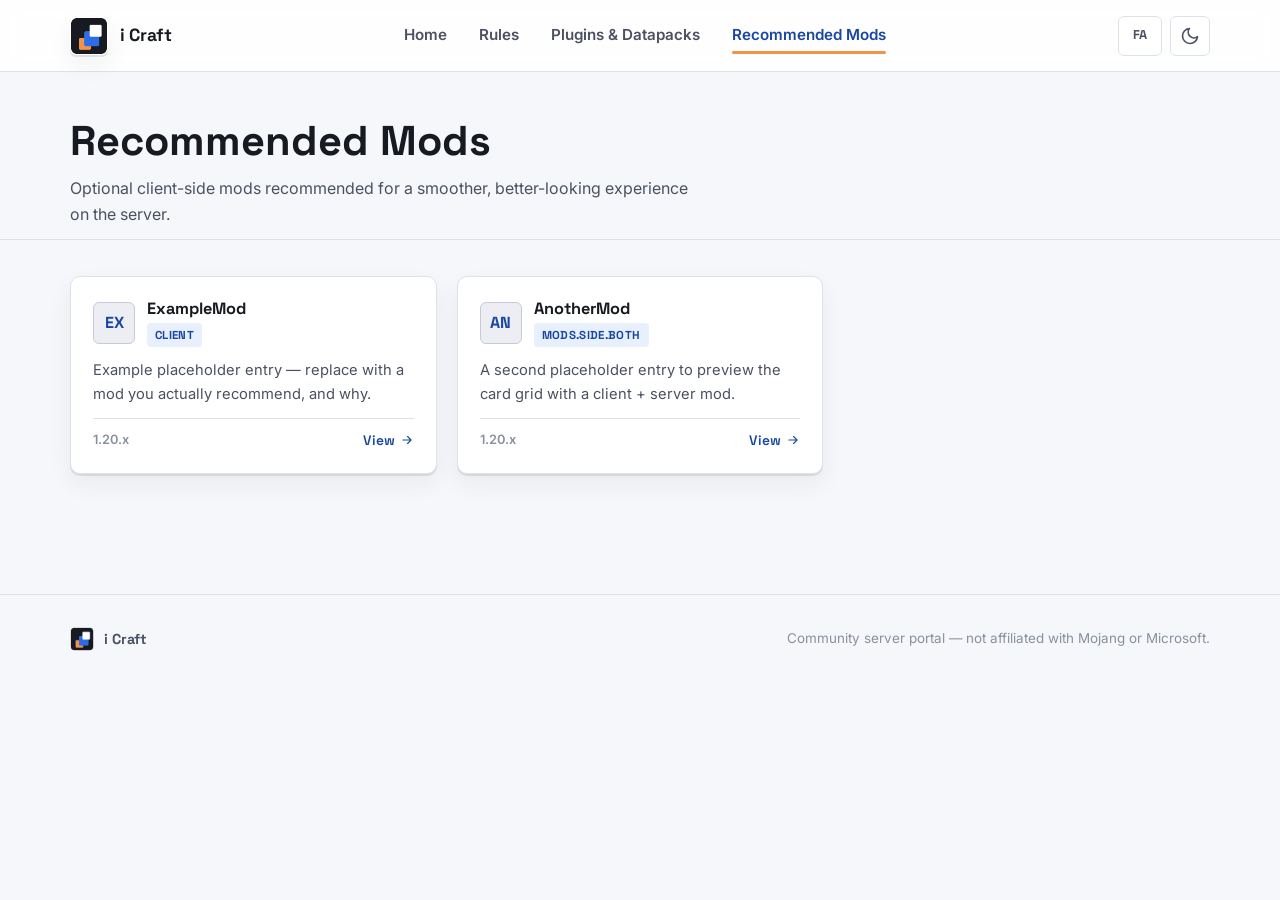
==== mods.html @ ee985650 "init" ====
<!DOCTYPE html>
<html lang="en">
<head>
<meta charset="UTF-8">
<meta name="viewport" content="width=device-width, initial-scale=1.0">
<title>Recommended Mods — Server Portal</title>

<script>
(function(){
  try{
    var lang = localStorage.getItem('server-portal:lang') || 'en';
    var theme = localStorage.getItem('server-portal:theme');
    if(!theme){ theme = (window.matchMedia && window.matchMedia('(prefers-color-scheme: dark)').matches) ? 'dark' : 'light'; }
    document.documentElement.lang = lang;
    document.documentElement.dir = lang === 'fa' ? 'rtl' : 'ltr';
    document.documentElement.setAttribute('data-theme', theme);
  }catch(e){}
})();
</script>

<link rel="preconnect" href="https://fonts.googleapis.com">
<link rel="preconnect" href="https://fonts.gstatic.com" crossorigin>
<link rel="stylesheet" href="css/style.css">
</head>
<body data-page="mods">

<a class="skip-link" href="#main" data-i18n="a11y.skip">Skip to content</a>

<header class="site-header">
  <div class="container">
    <a href="index.html" class="brand">
      <img class="js-logo" src="assets/logo.png" alt="Server logo">
      <span class="js-brand-name brand-name">SERVER NAME</span>
    </a>

    <nav class="nav-primary js-nav-links" aria-label="Primary"></nav>

    <div class="header-actions">
      <button type="button" class="icon-btn lang-toggle js-lang-toggle" data-i18n-aria-label="action.toggleLang" aria-label="Switch language">EN</button>
      <button type="button" class="icon-btn js-theme-toggle" data-i18n-aria-label="action.toggleTheme" aria-label="Toggle color theme"></button>
      <button type="button" class="icon-btn nav-toggle js-nav-toggle" aria-label="Open menu" aria-expanded="false" data-i18n-aria-label="nav.openMenu"></button>
    </div>
  </div>

</header>

<div class="mobile-nav js-mobile-nav">
  <nav class="js-nav-links" aria-label="Mobile navigation"></nav>
</div>

<main id="main">
  <div class="page-header">
    <div class="container">
      <h1 data-i18n="mods.title">Recommended Mods</h1>
      <p data-i18n="mods.lede">Optional client-side mods we recommend.</p>
    </div>
  </div>

  <div class="container">
    <div class="entry-grid js-mods-grid"></div>
  </div>
</main>

<footer class="site-footer">
  <div class="container">
    <div class="footer-brand">
      <img class="js-logo" src="assets/logo.png" alt="">
      <span class="js-footer-name">SERVER NAME</span>
    </div>
    <p class="footer-note" data-i18n="footer.note">Community server portal.</p>
  </div>
</footer>

<script src="js/data.js"></script>
<script src="js/i18n.js"></script>
<script src="js/main.js"></script>
<script src="js/mods.js"></script>
</body>
</html>
---- css/style.css ----
/* ==========================================================================
   SERVER PORTAL — DESIGN SYSTEM
   ==========================================================================
   A "modular block" visual language: rectangular color blocks, structured
   grids, and a small bevelled "chip" motif for numbering (a subtle nod to
   inventory-slot UI) — without literal Minecraft textures or screenshots.

   Sections:
     1. Fonts
     2. Design tokens (light + dark)
     3. Reset & base
     4. Layout primitives
     5. Header & navigation
     6. Buttons & controls
     7. Hero (home)
     8. Cards / link blocks
     9. Rules page (TOC, accordions, chips, search)
    10. Plugins & Mods pages
    11. Footer
    12. Utilities & motion
    13. Responsive
   ========================================================================== */

/* -------------------------------------------------------------------------
   1. Fonts
   English: Space Grotesk (display, geometric/blocky) + Inter (body)
   Persian: Vazirmatn for both display and body roles
   ------------------------------------------------------------------------- */
@import url('https://fonts.googleapis.com/css2?family=Space+Grotesk:wght@500;600;700&family=Inter:wght@400;500;600;700&family=Vazirmatn:wght@400;500;600;700&display=swap');

/* -------------------------------------------------------------------------
   2. Design tokens
   ------------------------------------------------------------------------- */
:root{
  /* palette — light */
  --bg: #F6F7FA;
  --bg-alt: #ECEEF3;
  --surface: #FFFFFF;
  --ink: #171A21;
  --ink-soft: #4B5162;
  --ink-faint: #8890A0;
  --border: #DDE1E8;
  --border-strong: #C6CBD6;

  --blue: #2E6BE6;
  --blue-ink: #1946A3;
  --blue-tint: #E8EFFD;

  --orange: #F2934A;
  --orange-ink: #C86A22;
  --orange-tint: #FDEEE0;

  --danger: #D64545;

  --shadow-block: 0 2px 0 rgba(23,26,33,0.10), 0 10px 24px rgba(23,26,33,0.06);
  --shadow-chip-inset: inset 0 -2px 0 rgba(23,26,33,0.12), inset 0 1px 0 rgba(255,255,255,0.6);

  --radius-s: 6px;
  --radius-m: 10px;
  --radius-l: 16px;

  --font-display: 'Space Grotesk', 'Vazirmatn', sans-serif;
  --font-body: 'Inter', 'Vazirmatn', sans-serif;

  --container: 1180px;
  --header-h: 72px;

  --dur-fast: 120ms;
  --dur-med: 220ms;
  --ease: cubic-bezier(.4,.1,.2,1);
}

[data-theme="dark"]{
  --bg: #12141B;
  --bg-alt: #191C25;
  --surface: #1D2029;
  --ink: #EAEBF2;
  --ink-soft: #AEB3C4;
  --ink-faint: #767C8C;
  --border: #2A2E3A;
  --border-strong: #3A3F4E;

  --blue: #5B8DF0;
  --blue-ink: #A9C2F7;
  --blue-tint: #1B2740;

  --orange: #FFA35E;
  --orange-ink: #FFC896;
  --orange-tint: #3A2A19;

  --danger: #E36767;

  --shadow-block: 0 2px 0 rgba(0,0,0,0.4), 0 10px 24px rgba(0,0,0,0.35);
  --shadow-chip-inset: inset 0 -2px 0 rgba(0,0,0,0.35), inset 0 1px 0 rgba(255,255,255,0.06);
}

/* -------------------------------------------------------------------------
   3. Reset & base
   ------------------------------------------------------------------------- */
*, *::before, *::after{ box-sizing: border-box; }
html{ scroll-behavior: smooth; }
body{
  margin: 0;
  background: var(--bg);
  color: var(--ink);
  font-family: var(--font-body);
  font-size: 16px;
  line-height: 1.6;
  -webkit-font-smoothing: antialiased;
  transition: background var(--dur-med) var(--ease), color var(--dur-med) var(--ease);
}

html[dir="rtl"] body{ font-family: 'Vazirmatn', var(--font-body); }

img{ max-width: 100%; display: block; }
a{ color: inherit; text-decoration: none; }
button{ font: inherit; color: inherit; background: none; border: none; cursor: pointer; }
ul{ margin: 0; padding: 0; list-style: none; }
h1,h2,h3,h4{ font-family: var(--font-display); font-weight: 700; line-height: 1.2; margin: 0; }
p{ margin: 0; }

:focus-visible{
  outline: 3px solid var(--blue);
  outline-offset: 2px;
  border-radius: 4px;
}

/* -------------------------------------------------------------------------
   4. Layout primitives
   ------------------------------------------------------------------------- */
.container{
  width: 100%;
  max-width: var(--container);
  margin-inline: auto;
  padding-inline: 20px;
}

.section{
  padding-block: 64px;
}

.section-head{
  margin-bottom: 32px;
  max-width: 640px;
}

.eyebrow{
  display: inline-flex;
  align-items: center;
  gap: 8px;
  font-family: var(--font-display);
  font-size: 13px;
  font-weight: 600;
  letter-spacing: .06em;
  text-transform: uppercase;
  color: var(--blue-ink);
  margin-bottom: 12px;
}
html[dir="rtl"] .eyebrow{ letter-spacing: 0; }

.eyebrow::before{
  content: "";
  width: 10px;
  height: 10px;
  background: var(--orange);
  border-radius: 2px;
  display: inline-block;
}

.section-head h2{
  font-size: clamp(1.6rem, 1.3rem + 1.2vw, 2.2rem);
  margin-bottom: 10px;
}
.section-head p{ color: var(--ink-soft); font-size: 1.02rem; }

main{ min-height: 50vh; }

/* -------------------------------------------------------------------------
   5. Header & navigation
   ------------------------------------------------------------------------- */
.site-header{
  position: sticky;
  top: 0;
  z-index: 100;
  height: var(--header-h);
  display: flex;
  align-items: center;
  background: color-mix(in srgb, var(--surface) 88%, transparent);
  backdrop-filter: blur(10px);
  border-bottom: 1px solid var(--border);
}

.site-header .container{
  display: flex;
  align-items: center;
  justify-content: space-between;
  gap: 16px;
}

.brand{
  display: flex;
  align-items: center;
  gap: 12px;
  font-family: var(--font-display);
  font-weight: 700;
  font-size: 1.1rem;
}

.brand img{
  width: 38px;
  height: 38px;
  border-radius: var(--radius-s);
  box-shadow: var(--shadow-block);
}

.brand-name{ white-space: nowrap; }

.nav-primary{
  display: flex;
  align-items: center;
  gap: 4px;
}

.nav-primary a{
  position: relative;
  padding: 10px 14px;
  border-radius: var(--radius-s);
  font-weight: 600;
  font-size: 0.95rem;
  color: var(--ink-soft);
  transition: color var(--dur-fast) var(--ease), background var(--dur-fast) var(--ease);
}

.nav-primary a:hover{ color: var(--ink); background: var(--bg-alt); }

.nav-primary a[aria-current="page"]{ color: var(--blue-ink); }

.nav-primary a[aria-current="page"]::after{
  content: "";
  position: absolute;
  left: 14px;
  right: 14px;
  bottom: 4px;
  height: 3px;
  border-radius: 2px;
  background: var(--orange);
}

.header-actions{
  display: flex;
  align-items: center;
  gap: 8px;
}

.icon-btn{
  width: 40px;
  height: 40px;
  display: grid;
  place-items: center;
  border-radius: var(--radius-s);
  border: 1px solid var(--border);
  background: var(--surface);
  color: var(--ink-soft);
  transition: transform var(--dur-fast) var(--ease), color var(--dur-fast) var(--ease), border-color var(--dur-fast) var(--ease);
}
.icon-btn:hover{ color: var(--blue-ink); border-color: var(--blue); transform: translateY(-1px); }
.icon-btn svg{ width: 20px; height: 20px; }

.lang-toggle{
  min-width: 44px;
  font-family: var(--font-display);
  font-weight: 700;
  font-size: 0.8rem;
  letter-spacing: .03em;
}

.nav-toggle{
  display: none;
}

/* mobile nav panel */
.mobile-nav{
  display: none;
  position: fixed;
  inset: var(--header-h) 0 0 0;
  background: var(--bg);
  z-index: 90;
  overflow-y: auto;
  padding: 20px;
  animation: fadeIn var(--dur-med) var(--ease);
}
.mobile-nav.open{ display: block; }

.mobile-nav a{
  display: block;
  padding: 16px 14px;
  font-family: var(--font-display);
  font-size: 1.15rem;
  font-weight: 600;
  border-bottom: 1px solid var(--border);
  color: var(--ink);
}
.mobile-nav a[aria-current="page"]{ color: var(--blue-ink); }

/* -------------------------------------------------------------------------
   6. Buttons & controls
   ------------------------------------------------------------------------- */
.btn{
  display: inline-flex;
  align-items: center;
  justify-content: center;
  gap: 8px;
  padding: 13px 24px;
  border-radius: var(--radius-s);
  font-family: var(--font-display);
  font-weight: 600;
  font-size: 0.98rem;
  border: 1px solid transparent;
  transition: transform var(--dur-fast) var(--ease), box-shadow var(--dur-fast) var(--ease), background var(--dur-fast) var(--ease), border-color var(--dur-fast) var(--ease);
  cursor: pointer;
}
.btn:active{ transform: translateY(1px); }

.btn-primary{
  background: var(--blue);
  color: #fff;
  box-shadow: var(--shadow-block);
}
.btn-primary:hover{ background: var(--blue-ink); }

.btn-ghost{
  background: transparent;
  border-color: var(--border-strong);
  color: var(--ink);
}
.btn-ghost:hover{ border-color: var(--blue); color: var(--blue-ink); }

.btn-sm{ padding: 8px 14px; font-size: 0.85rem; }

/* -------------------------------------------------------------------------
   7. Hero
   ------------------------------------------------------------------------- */
.hero{
  position: relative;
  padding-block: 72px 56px;
  overflow: hidden;
}

.hero-grid{
  position: absolute;
  inset: 0;
  z-index: 0;
  background-image:
    linear-gradient(var(--border) 1px, transparent 1px),
    linear-gradient(90deg, var(--border) 1px, transparent 1px);
  background-size: 64px 64px;
  mask-image: radial-gradient(ellipse 80% 60% at 50% 0%, black 40%, transparent 100%);
  opacity: .5;
}

.hero .container{
  position: relative;
  z-index: 1;
  display: flex;
  flex-direction: column;
  align-items: center;
  text-align: center;
  gap: 22px;
  max-width: 760px;
}

.hero-logo{
  width: 84px;
  height: 84px;
  border-radius: var(--radius-m);
  box-shadow: var(--shadow-block);
}

.hero h1{
  font-size: clamp(2.1rem, 1.6rem + 2.4vw, 3.4rem);
  letter-spacing: -0.01em;
}

.hero h1 .accent{ color: var(--blue); }

.hero-lede{
  font-size: 1.1rem;
  color: var(--ink-soft);
  max-width: 560px;
}

.hero-actions{
  display: flex;
  gap: 12px;
  flex-wrap: wrap;
  justify-content: center;
  margin-top: 8px;
}

/* -------------------------------------------------------------------------
   8. Cards / link blocks
   ------------------------------------------------------------------------- */
.card-grid{
  display: grid;
  grid-template-columns: repeat(3, 1fr);
  gap: 20px;
}

.link-card{
  display: flex;
  flex-direction: column;
  gap: 14px;
  padding: 26px;
  background: var(--surface);
  border: 1px solid var(--border);
  border-radius: var(--radius-m);
  box-shadow: var(--shadow-block);
  transition: transform var(--dur-fast) var(--ease), border-color var(--dur-fast) var(--ease);
}
.link-card:hover{ transform: translateY(-3px); border-color: var(--blue); }

.link-card .mark{
  width: 44px;
  height: 44px;
  border-radius: var(--radius-s);
  display: grid;
  place-items: center;
  color: #fff;
}
.link-card:nth-of-type(1) .mark{ background: var(--blue); }
.link-card:nth-of-type(2) .mark{ background: var(--orange); }
.link-card:nth-of-type(3) .mark{ background: var(--ink); }
.link-card .mark svg{ width: 22px; height: 22px; }

.link-card h3{ font-size: 1.15rem; }
.link-card p{ color: var(--ink-soft); font-size: 0.95rem; flex: 1; }

.link-card .card-cta{
  font-family: var(--font-display);
  font-weight: 600;
  font-size: 0.9rem;
  color: var(--blue-ink);
  display: inline-flex;
  align-items: center;
  gap: 6px;
  margin-top: auto;
}
.link-card .card-cta svg{ width: 16px; height: 16px; flex-shrink: 0; }
html[dir="rtl"] .link-card .card-cta svg{ transform: scaleX(-1); }

/* -------------------------------------------------------------------------
   9. Rules page
   ------------------------------------------------------------------------- */
.rules-header{
  padding-block: 44px 8px;
  border-bottom: 1px solid var(--border);
}
.rules-header h1{ font-size: clamp(1.9rem, 1.6rem + 1.4vw, 2.6rem); }
.rules-header p{ color: var(--ink-soft); margin-top: 10px; max-width: 620px; }

.rules-why{
  margin-top: 6px;
  padding: 18px 22px;
  border: 1px solid var(--border);
  border-inline-start: 4px solid var(--orange);
  background: var(--surface);
  border-radius: var(--radius-m);
  text-align: start;
  color: var(--ink-soft);
  font-size: 0.98rem;
  max-width: 560px;
}
html[dir="rtl"] .rules-why{ text-align: right; }


.rules-search{
  margin-top: 22px;
  position: relative;
  max-width: 480px;
}
.rules-search input{
  width: 100%;
  padding: 13px 44px;
  border: 1px solid var(--border-strong);
  border-radius: var(--radius-s);
  background: var(--surface);
  color: var(--ink);
  font-family: var(--font-body);
  font-size: 0.98rem;
}
html[dir="rtl"] .rules-search input{ font-family: 'Vazirmatn'; }
.rules-search input:focus{ border-color: var(--blue); }
.rules-search svg{
  position: absolute;
  inset-inline-start: 14px;
  top: 50%;
  translate: 0 -50%;
  width: 18px;
  height: 18px;
  color: var(--ink-faint);
  pointer-events: none;
}
.rules-search .search-clear{
  position: absolute;
  inset-inline-end: 8px;
  top: 50%;
  translate: 0 -50%;
  width: 28px;
  height: 28px;
  display: none;
  place-items: center;
  border-radius: var(--radius-s);
  color: var(--ink-faint);
}
.rules-search .search-clear.show{ display: grid; }
.rules-search .search-clear:hover{ color: var(--ink); background: var(--bg-alt); }

.rules-layout{
  display: grid;
  grid-template-columns: 260px 1fr;
  gap: 40px;
  padding-block: 36px 80px;
  align-items: start;
}

/* --- Table of contents --- */
.toc{
  position: sticky;
  top: calc(var(--header-h) + 20px);
}
.toc-title{
  font-family: var(--font-display);
  font-size: 0.8rem;
  font-weight: 700;
  letter-spacing: .08em;
  text-transform: uppercase;
  color: var(--ink-faint);
  margin-bottom: 14px;
}
html[dir="rtl"] .toc-title{ letter-spacing: 0; }

.toc-list{ display: flex; flex-direction: column; gap: 2px; }

.toc-list a{
  display: flex;
  align-items: center;
  gap: 10px;
  padding: 9px 10px;
  border-radius: var(--radius-s);
  font-size: 0.92rem;
  color: var(--ink-soft);
  border-inline-start: 3px solid transparent;
}
.toc-list a:hover{ background: var(--bg-alt); color: var(--ink); }
.toc-list a.active{
  color: var(--blue-ink);
  background: var(--blue-tint);
  border-inline-start-color: var(--blue);
  font-weight: 600;
}

.toc-num{
  font-family: var(--font-display);
  font-size: 0.72rem;
  font-weight: 700;
  color: var(--ink-faint);
  min-width: 20px;
}
.toc-list a.active .toc-num{ color: var(--blue-ink); }

/* mobile TOC */
.toc-mobile{
  display: none;
  margin-top: 18px;
}
.toc-mobile-toggle{
  width: 100%;
  display: flex;
  align-items: center;
  justify-content: space-between;
  padding: 13px 16px;
  background: var(--surface);
  border: 1px solid var(--border);
  border-radius: var(--radius-s);
  font-family: var(--font-display);
  font-weight: 600;
  font-size: 0.95rem;
}
.toc-mobile-toggle svg{
  width: 18px; height: 18px;
  transition: transform var(--dur-fast) var(--ease);
}
.toc-mobile-toggle[aria-expanded="true"] svg{ transform: rotate(180deg); }

.toc-mobile-panel{
  overflow: hidden;
  max-height: 0;
  transition: max-height var(--dur-med) var(--ease);
  background: var(--surface);
  border: 1px solid var(--border);
  border-top: none;
  border-radius: 0 0 var(--radius-s) var(--radius-s);
}
.toc-mobile-panel .toc-list{ padding: 10px; }

/* --- Rule sections / accordions --- */
.rule-sections{ display: flex; flex-direction: column; gap: 14px; }

.rule-section{
  background: var(--surface);
  border: 1px solid var(--border);
  border-radius: var(--radius-m);
  overflow: hidden;
  scroll-margin-top: calc(var(--header-h) + 16px);
}
.rule-section.match-flash{ border-color: var(--orange); }

.rule-section-toggle{
  width: 100%;
  display: flex;
  align-items: center;
  gap: 16px;
  padding: 18px 20px;
  text-align: start;
}

.chip{
  flex-shrink: 0;
  width: 40px;
  height: 40px;
  display: grid;
  place-items: center;
  border-radius: var(--radius-s);
  background: var(--bg-alt);
  border: 1px solid var(--border-strong);
  box-shadow: var(--shadow-chip-inset);
  font-family: var(--font-display);
  font-weight: 700;
  font-size: 0.95rem;
  color: var(--ink);
}
.chip-sm{ width: 30px; height: 30px; font-size: 0.78rem; border-radius: 5px;}
.chip-blue{ background: var(--blue-tint); color: var(--blue-ink); border-color: var(--blue); }

.rule-section-toggle .heading-block{ flex: 1; }
.rule-section-toggle h2{ font-size: 1.08rem; }

.chevron{
  width: 22px;
  height: 22px;
  flex-shrink: 0;
  display: grid;
  place-items: center;
  border-radius: 5px;
  color: var(--ink-faint);
  transition: transform var(--dur-med) var(--ease);
}
.chevron svg{ width: 18px; height: 18px; }
.rule-section-toggle[aria-expanded="true"] .chevron{ transform: rotate(90deg); color: var(--blue-ink); }
html[dir="rtl"] .rule-section-toggle[aria-expanded="false"] .chevron{ transform: rotate(180deg); }
html[dir="rtl"] .rule-section-toggle[aria-expanded="true"] .chevron{ transform: rotate(90deg); }

.rule-section-panel{
  display: grid;
  grid-template-rows: 0fr;
  transition: grid-template-rows var(--dur-med) var(--ease);
}
.rule-section-panel.open{ grid-template-rows: 1fr; }
.rule-section-panel-inner{ overflow: hidden; }

.rule-section-body{
  padding: 0 20px 22px 20px;
  border-top: 1px solid var(--border);
  padding-top: 18px;
}

.rule-description{
  color: var(--ink-soft);
  font-size: 0.96rem;
  margin-bottom: 16px;
  padding-inline-start: 54px;
}

.rule-list{ display: flex; flex-direction: column; gap: 2px; }

.rule-item{
  display: flex;
  gap: 14px;
  padding: 12px 10px 12px 54px;
  border-radius: var(--radius-s);
  position: relative;
}
html[dir="rtl"] .rule-item{ padding: 12px 54px 12px 10px; }
.rule-item:hover{ background: var(--bg-alt); }
.rule-item.search-hit{ background: var(--orange-tint); }

.rule-item .chip-sm{
  position: absolute;
  inset-inline-start: 0;
  top: 10px;
  left: 10px;
  right: 10px;
}

.rule-item-body{ flex: 1; font-size: 0.96rem; }
.rule-item-body strong{ color: var(--orange-ink); font-weight: 700; }
.rule-item-title{
  font-family: var(--font-display);
  font-weight: 600;
  font-size: 0.94rem;
  margin-bottom: 3px;
  display: block;
}

.rule-item-actions{
  display: flex;
  align-items: flex-start;
}

.copy-btn{
  display: flex;
  align-items: center;
  gap: 6px;
  padding: 6px 10px;
  border-radius: var(--radius-s);
  border: 1px solid var(--border);
  font-size: 0.78rem;
  font-weight: 600;
  color: var(--ink-faint);
  white-space: nowrap;
}
.copy-btn:hover{ border-color: var(--blue); color: var(--blue-ink); }
.copy-btn svg{ width: 14px; height: 14px; }
.copy-btn.copied{ border-color: var(--blue); color: var(--blue-ink); background: var(--blue-tint); }

.search-empty{
  display: none;
  text-align: center;
  padding: 60px 20px;
  color: var(--ink-soft);
}
.search-empty.show{ display: block; }
.search-empty .mark{
  width: 48px; height: 48px;
  margin: 0 auto 14px;
  border-radius: var(--radius-s);
  background: var(--bg-alt);
  border: 1px solid var(--border);
  display: grid; place-items: center;
  color: var(--ink-faint);
}
.search-empty h3{ font-size: 1.05rem; margin-bottom: 6px; color: var(--ink); }

.rule-sections.searching .rule-section:not(.search-visible){ display: none; }

/* -------------------------------------------------------------------------
   10. Plugins & Mods pages
   ------------------------------------------------------------------------- */
.page-header{
  padding-block: 44px 12px;
  border-bottom: 1px solid var(--border);
}
.page-header h1{ font-size: clamp(1.9rem, 1.6rem + 1.4vw, 2.6rem); }
.page-header p{ color: var(--ink-soft); margin-top: 10px; max-width: 620px; }

.placeholder-note{
  margin-top: 18px;
  display: inline-flex;
  align-items: center;
  gap: 8px;
  padding: 8px 14px;
  background: var(--orange-tint);
  border: 1px solid var(--orange);
  color: var(--orange-ink);
  border-radius: var(--radius-s);
  font-size: 0.85rem;
  font-weight: 600;
}

.entry-grid{
  display: grid;
  grid-template-columns: repeat(3, 1fr);
  gap: 20px;
  padding-block: 36px 80px;
}

.entry-card{
  display: flex;
  flex-direction: column;
  gap: 12px;
  padding: 22px;
  background: var(--surface);
  border: 1px solid var(--border);
  border-radius: var(--radius-m);
  box-shadow: var(--shadow-block);
}

.entry-top{
  display: flex;
  align-items: center;
  gap: 12px;
}

.entry-icon{
  width: 42px;
  height: 42px;
  border-radius: var(--radius-s);
  background: var(--bg-alt);
  border: 1px solid var(--border-strong);
  display: grid;
  place-items: center;
  color: var(--blue-ink);
  font-family: var(--font-display);
  font-weight: 700;
  flex-shrink: 0;
  overflow: hidden;
}
.entry-icon img{ width: 100%; height: 100%; object-fit: cover; }

.entry-titles{ flex: 1; min-width: 0; }
.entry-titles h3{ font-size: 1.02rem; }

.entry-meta{
  display: flex;
  flex-wrap: wrap;
  gap: 6px;
  margin-top: 4px;
}
.tag{
  font-size: 0.72rem;
  font-weight: 700;
  font-family: var(--font-display);
  padding: 3px 8px;
  border-radius: 4px;
  background: var(--blue-tint);
  color: var(--blue-ink);
  text-transform: uppercase;
  letter-spacing: .03em;
}
.tag.tag-orange{ background: var(--orange-tint); color: var(--orange-ink); }

.entry-desc{ color: var(--ink-soft); font-size: 0.92rem; flex: 1; }

.entry-foot{
  display: flex;
  align-items: center;
  justify-content: space-between;
  padding-top: 10px;
  border-top: 1px solid var(--border);
}
.entry-version{ font-size: 0.8rem; color: var(--ink-faint); font-weight: 600; }
.entry-link{
  font-family: var(--font-display);
  font-weight: 600;
  font-size: 0.86rem;
  color: var(--blue-ink);
  display: inline-flex;
  align-items: center;
  gap: 5px;
}
.entry-link svg{ width: 14px; height: 14px; }
html[dir="rtl"] .entry-link svg{ transform: scaleX(-1); }

/* -------------------------------------------------------------------------
   11. Footer
   ------------------------------------------------------------------------- */
.site-footer{
  border-top: 1px solid var(--border);
  padding-block: 32px;
  margin-top: 40px;
}
.site-footer .container{
  display: flex;
  align-items: center;
  justify-content: space-between;
  flex-wrap: wrap;
  gap: 12px;
}
.footer-brand{
  display: flex;
  align-items: center;
  gap: 10px;
  font-family: var(--font-display);
  font-weight: 700;
  color: var(--ink-soft);
  font-size: 0.9rem;
}
.footer-brand img{ width: 24px; height: 24px; border-radius: 5px; }
.footer-note{ color: var(--ink-faint); font-size: 0.84rem; }
.footer-nav{ display: flex; gap: 18px; }
.footer-nav a{ font-size: 0.88rem; color: var(--ink-soft); font-weight: 600; }
.footer-nav a:hover{ color: var(--blue-ink); }

/* -------------------------------------------------------------------------
   12. Utilities & motion
   ------------------------------------------------------------------------- */
.visually-hidden{
  position: absolute;
  width: 1px; height: 1px;
  padding: 0; margin: -1px;
  overflow: hidden;
  clip: rect(0,0,0,0);
  white-space: nowrap;
  border: 0;
}

.skip-link{
  position: absolute;
  top: -50px;
  left: 12px;
  background: var(--blue);
  color: #fff;
  padding: 10px 16px;
  border-radius: var(--radius-s);
  z-index: 200;
  transition: top var(--dur-fast) var(--ease);
  font-weight: 600;
}
.skip-link:focus{ top: 12px; }

@keyframes fadeIn{ from{ opacity: 0; } to{ opacity: 1; } }

.theme-icon-sun{ display: none; }
.theme-icon-moon{ display: block; }
[data-theme="dark"] .theme-icon-sun{ display: block; }
[data-theme="dark"] .theme-icon-moon{ display: none; }

@media (prefers-reduced-motion: reduce){
  *, *::before, *::after{
    animation-duration: 0.001ms !important;
    animation-iteration-count: 1 !important;
    transition-duration: 0.001ms !important;
    scroll-behavior: auto !important;
  }
}
html.reduce-motion *, html.reduce-motion *::before, html.reduce-motion *::after{
  animation-duration: 0.001ms !important;
  transition-duration: 0.001ms !important;
  scroll-behavior: auto !important;
}

/* -------------------------------------------------------------------------
   13. Responsive
   ------------------------------------------------------------------------- */
@media (max-width: 900px){
  
  .rule-item{
    display: flex;
    flex-direction: column;
    gap: 10px;
    padding: 12px;
  }

  html[dir="rtl"] .rule-item{
    padding: 12px;
  }

  .rule-item .chip-sm{
    position: static;
    width: 28px;
    height: 28px;
    font-size: 0.4rem;
  }

  .rule-item-body{
    flex: none;
    width: 100%;
  }

  .rule-item-actions{
    width: 100%;
    justify-content: flex-end;
  }

  .copy-btn{
    width: fit-content;
  }
  .card-grid{ grid-template-columns: 1fr 1fr; }
  .entry-grid{ grid-template-columns: 1fr 1fr; }
  .rules-layout{ grid-template-columns: 1fr; }
  .toc{ display: none; }
  .toc-mobile{ display: block; }
}

@media (max-width: 720px){
  .nav-primary{ display: none; }
  .nav-toggle{
    display: grid;
    place-items: center;
  }
  .card-grid{ grid-template-columns: 1fr; }
  .entry-grid{ grid-template-columns: 1fr; }
  .brand-name{ font-size: 0.98rem; }
  .rule-description{ padding-inline-start: 0; margin-top: 4px; }
  .rule-item{ padding-inline-start: 44px; }
  .rule-item .chip-sm{ width: 26px; height: 26px; font-size: 0.7rem; }
  .site-footer .container{ flex-direction: column; align-items: flex-start; }
}

@media (max-width: 480px){
  .hero-actions{ flex-direction: column; width: 100%; }
  .hero-actions .btn{ width: 100%; }
  .rule-item-body{ font-size: 0.92rem; }
}
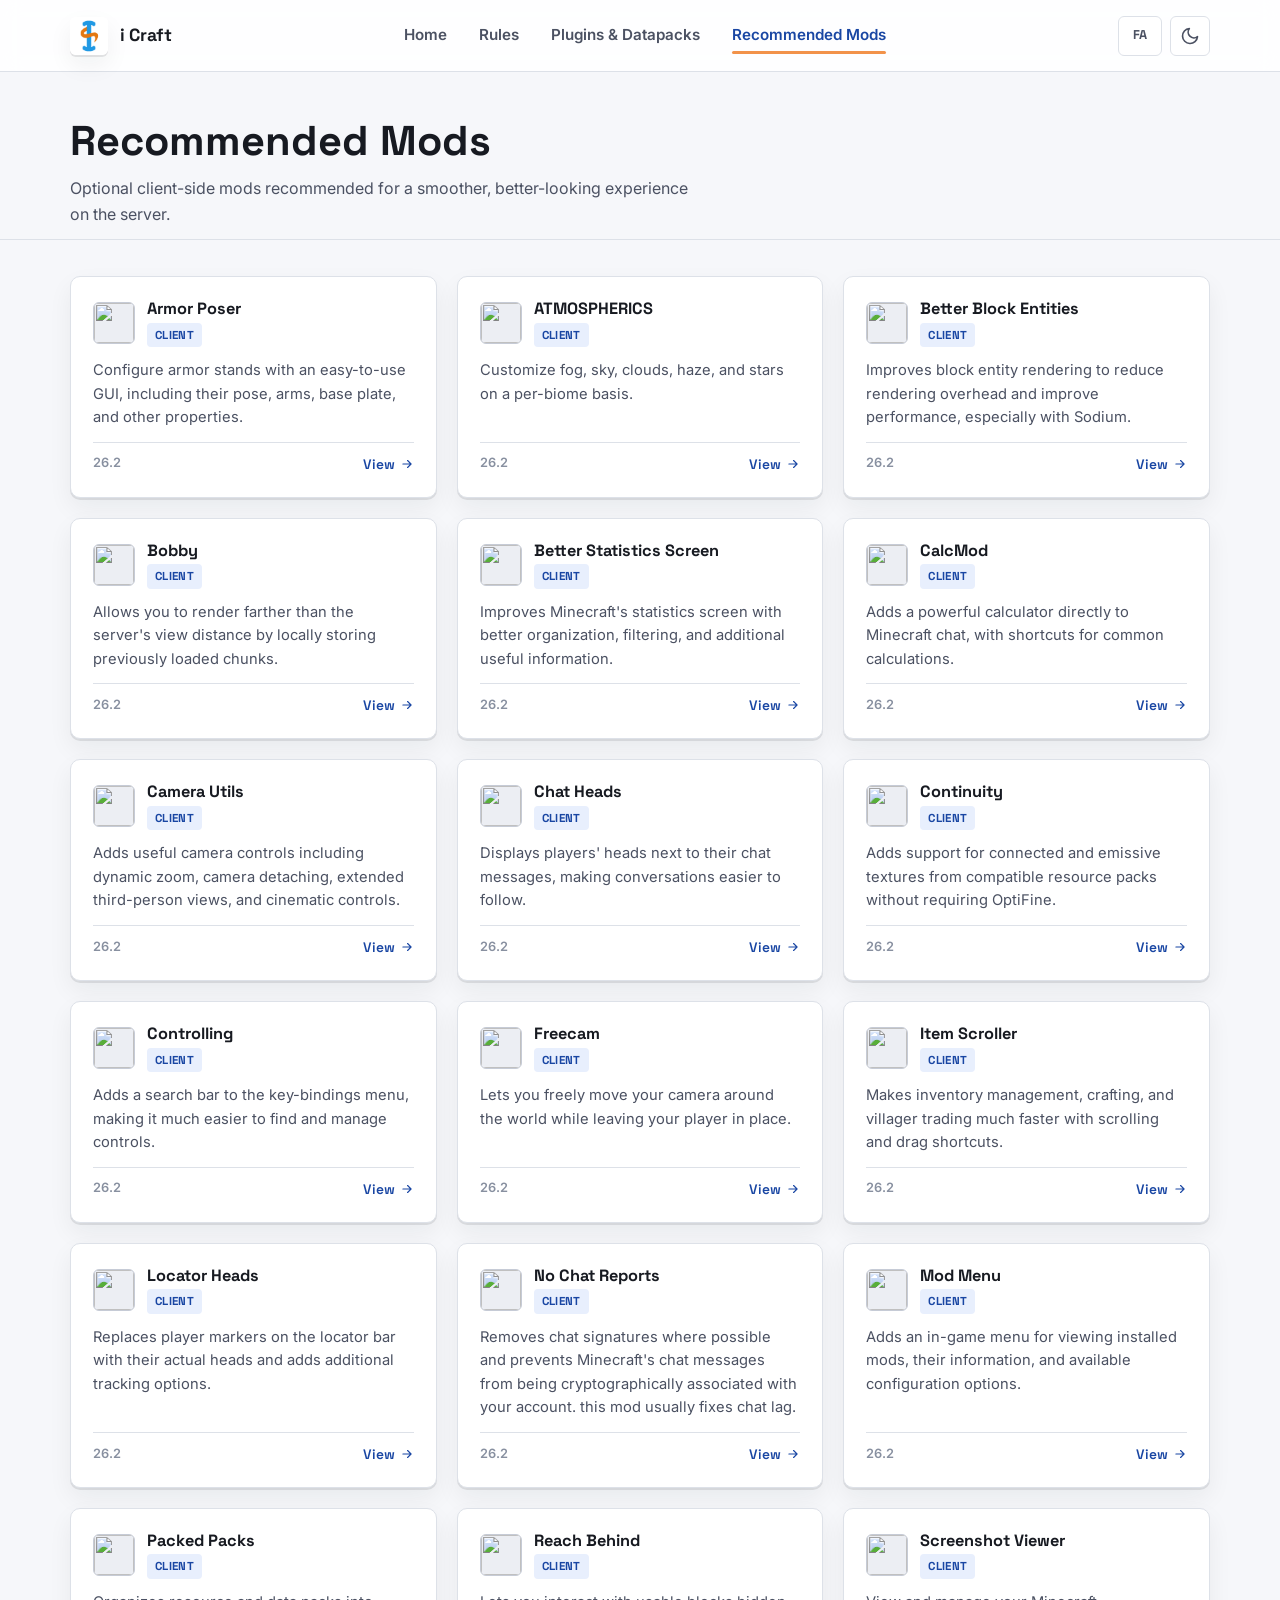
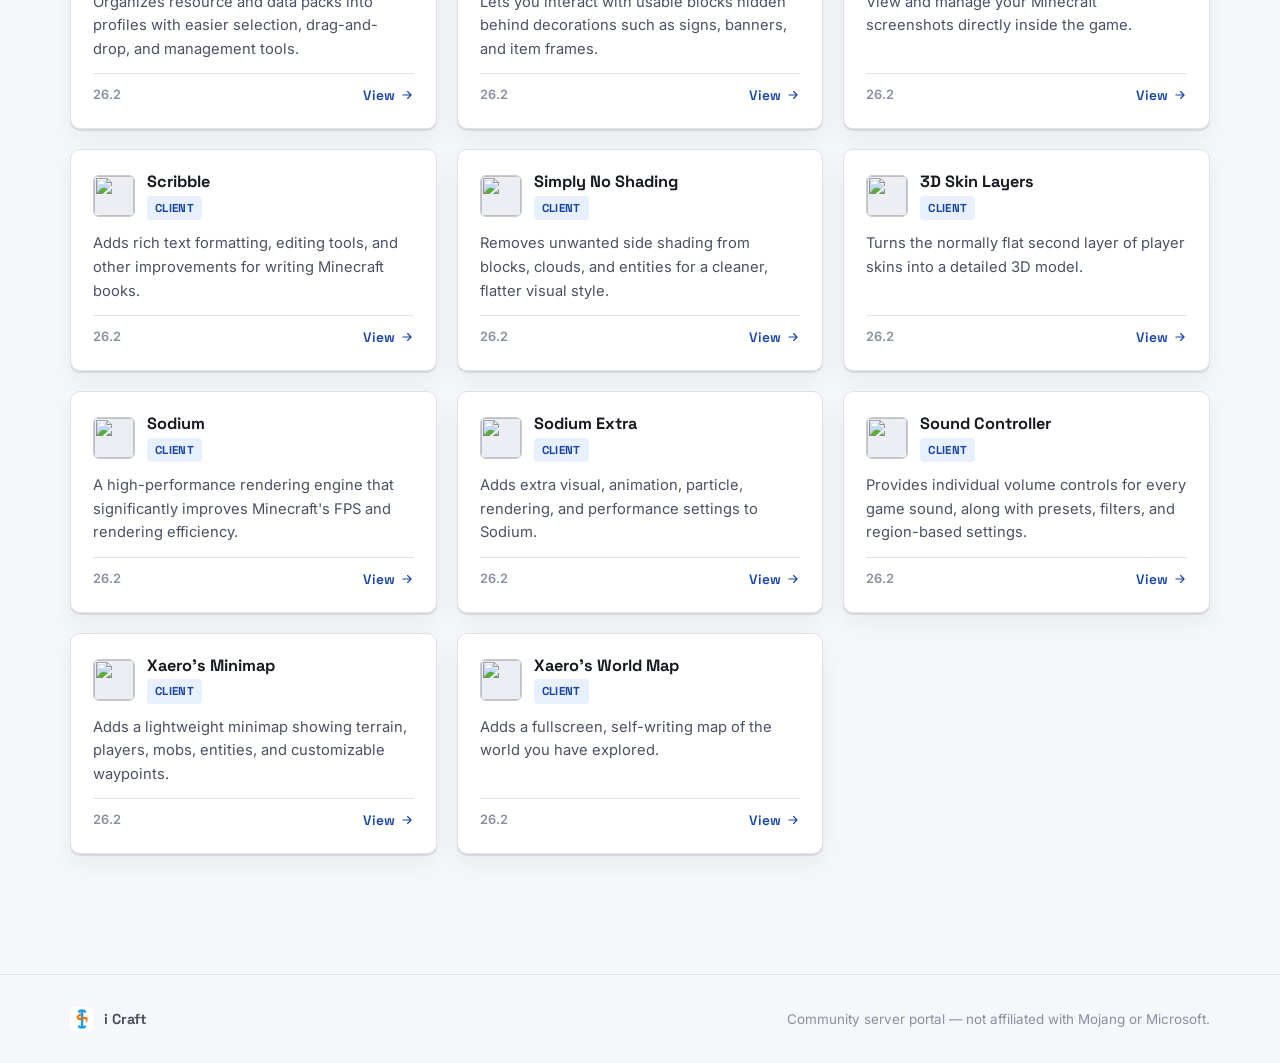
==== commit 5ae49c2d: "changed icon and logos" ====
--- a/mods.html
+++ b/mods.html
@@ -20,6 +20,7 @@
 
 <link rel="preconnect" href="https://fonts.googleapis.com">
 <link rel="preconnect" href="https://fonts.gstatic.com" crossorigin>
+<link rel="icon" href="assets/icon.png">
 <link rel="stylesheet" href="css/style.css">
 </head>
 <body data-page="mods">
